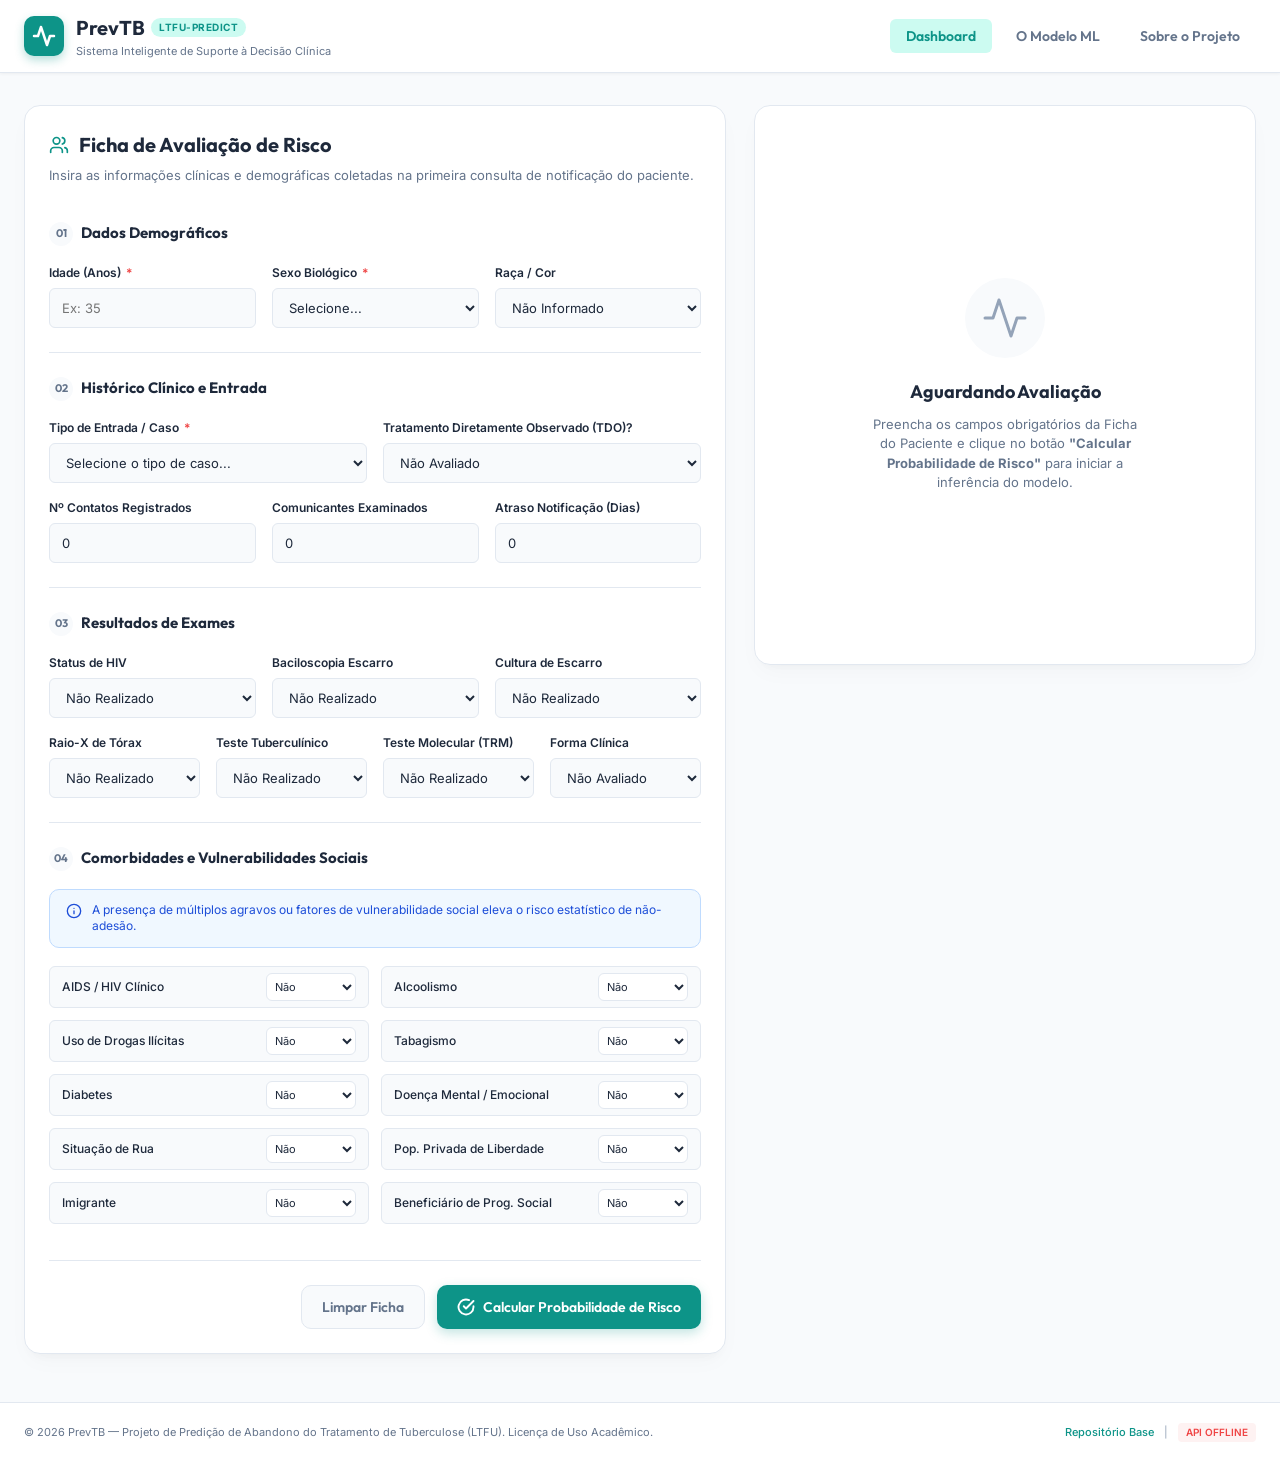
==== tuberculosis-ltfu-prediction-main/docs/index.html @ 85eba128 "feat: adicionar arquivos do frontend index.html e css para o GitHub Pages" ====
<!DOCTYPE html>
<html lang="pt-BR">
<head>
    <meta charset="UTF-8">
    <meta name="viewport" content="width=device-width, initial-scale=1.0">
    <title>Predição de Abandono de Tratamento de Tuberculose — LTFU</title>
    <!-- Google Fonts: Outfit & Inter -->
    <link rel="preconnect" href="https://fonts.googleapis.com">
    <link rel="preconnect" href="https://fonts.gstatic.com" crossorigin>
    <link href="https://fonts.googleapis.com/css2?family=Inter:wght@300;400;500;600;700&family=Outfit:wght@400;500;600;700;800&display=swap" rel="stylesheet">
    <!-- Style Sheets -->
    <link rel="stylesheet" href="css/style.css">
    <!-- Favicon / SVG Logo -->
    <link rel="icon" type="image/svg+xml" href="data:image/svg+xml,%3Csvg xmlns='http://www.w3.org/2000/svg' viewBox='0 0 24 24' fill='none' stroke='%230d9488' stroke-width='2' stroke-linecap='round' stroke-linejoin='round'%3E%3Cpath d='M22 12h-4l-3 9L9 3l-3 9H2'%3E%3C/path%3E%3C/svg%3E">
</head>
<body>
    <!-- Top Progress Bar (for load/prediction transitions) -->
    <div id="topProgressBar" class="top-progress-bar"></div>

    <header class="app-header">
        <div class="container header-container">
            <div class="logo-area">
                <div class="logo-icon">
                    <svg xmlns="http://www.w3.org/2000/svg" width="24" height="24" viewBox="0 0 24 24" fill="none" stroke="currentColor" stroke-width="2.5" stroke-linecap="round" stroke-linejoin="round"><path d="M22 12h-4l-3 9L9 3l-3 9H2"></path></svg>
                </div>
                <div>
                    <h1 class="app-title">PrevTB <span class="badge">LTFU-Predict</span></h1>
                    <p class="app-subtitle">Sistema Inteligente de Suporte à Decisão Clínica</p>
                </div>
            </div>
            <nav class="header-nav">
                <button id="btnDashboard" class="nav-link active">Dashboard</button>
                <button id="btnModelo" class="nav-link">O Modelo ML</button>
                <button id="btnSobre" class="nav-link">Sobre o Projeto</button>
            </nav>
        </div>
    </header>

    <main class="container app-content">
        <!-- SEÇÃO: DASHBOARD/PREDICTOR -->
        <section id="sectionDashboard" class="tab-content active">
            <div class="dashboard-grid">
                
                <!-- COLUNA 1: FORMULÁRIO DO PACIENTE -->
                <div class="card form-card">
                    <div class="card-header">
                        <div class="card-header-title">
                            <svg xmlns="http://www.w3.org/2000/svg" width="20" height="20" viewBox="0 0 24 24" fill="none" stroke="currentColor" stroke-width="2" stroke-linecap="round" stroke-linejoin="round"><path d="M16 21v-2a4 4 0 0 0-4-4H6a4 4 0 0 0-4 4v2"></path><circle cx="9" cy="7" r="4"></circle><path d="M22 21v-2a4 4 0 0 0-3-3.87"></path><path d="M16 3.13a4 4 0 0 1 0 7.75"></path></svg>
                            <h2>Ficha de Avaliação de Risco</h2>
                        </div>
                        <p class="card-header-desc">Insira as informações clínicas e demográficas coletadas na primeira consulta de notificação do paciente.</p>
                    </div>

                    <form id="ltfuForm" class="patient-form">
                        
                        <!-- Bloco 1: Dados Demográficos -->
                        <div class="form-section">
                            <h3 class="section-title"><span class="number">01</span> Dados Demográficos</h3>
                            <div class="form-row cols-3">
                                <div class="form-group">
                                    <label for="idade_anos">Idade (Anos) <span class="required">*</span></label>
                                    <input type="number" id="idade_anos" name="idade_anos" required min="0" max="120" placeholder="Ex: 35">
                                </div>
                                <div class="form-group">
                                    <label for="CS_SEXO">Sexo Biológico <span class="required">*</span></label>
                                    <select id="CS_SEXO" name="CS_SEXO" required>
                                        <option value="" disabled selected>Selecione...</option>
                                        <option value="M">Masculino</option>
                                        <option value="F">Feminino</option>
                                    </select>
                                </div>
                                <div class="form-group">
                                    <label for="CS_RACA">Raça / Cor</label>
                                    <select id="CS_RACA" name="CS_RACA">
                                        <option value="nan" selected>Não Informado</option>
                                        <option value="1">Branca</option>
                                        <option value="2">Preta</option>
                                        <option value="3">Amarela</option>
                                        <option value="4">Parda</option>
                                        <option value="5">Indígena</option>
                                    </select>
                                </div>
                            </div>
                        </div>

                        <!-- Bloco 2: Histórico de Tratamento e Entrada -->
                        <div class="form-section">
                            <h3 class="section-title"><span class="number">02</span> Histórico Clínico e Entrada</h3>
                            <div class="form-row cols-2">
                                <div class="form-group">
                                    <label for="TRATAMENTO">Tipo de Entrada / Caso <span class="required">*</span></label>
                                    <select id="TRATAMENTO" name="TRATAMENTO" required>
                                        <option value="" disabled selected>Selecione o tipo de caso...</option>
                                        <option value="1">Caso Novo</option>
                                        <option value="2">Recidiva (Retorno pós-cura)</option>
                                        <option value="3">Reingresso pós-abandono anterior</option>
                                        <option value="4">Não Sabe</option>
                                        <option value="5">Transferência</option>
                                    </select>
                                </div>
                                <div class="form-group">
                                    <label for="TRAT_SUPER">Tratamento Diretamente Observado (TDO)?</label>
                                    <select id="TRAT_SUPER" name="TRAT_SUPER">
                                        <option value="nan" selected>Não Avaliado</option>
                                        <option value="1">Sim (TDO Realizado)</option>
                                        <option value="2">Não (Auto-administrado)</option>
                                    </select>
                                </div>
                            </div>
                            <div class="form-row cols-3">
                                <div class="form-group">
                                    <label for="NU_CONTATO">Nº Contatos Registrados</label>
                                    <input type="number" id="NU_CONTATO" name="NU_CONTATO" min="0" placeholder="Ex: 4" value="0">
                                </div>
                                <div class="form-group">
                                    <label for="NU_COMU_EX">Comunicantes Examinados</label>
                                    <input type="number" id="NU_COMU_EX" name="NU_COMU_EX" min="0" placeholder="Ex: 2" value="0">
                                </div>
                                <div class="form-group">
                                    <label for="dias_notif_trat">Atraso Notificação (Dias)</label>
                                    <input type="number" id="dias_notif_trat" name="dias_notif_trat" min="0" placeholder="Ex: 5" value="0">
                                </div>
                            </div>
                        </div>

                        <!-- Bloco 3: Exames Clínicos -->
                        <div class="form-section">
                            <h3 class="section-title"><span class="number">03</span> Resultados de Exames</h3>
                            <div class="form-row cols-3">
                                <div class="form-group">
                                    <label for="HIV">Status de HIV</label>
                                    <select id="HIV" name="HIV">
                                        <option value="nan" selected>Não Realizado</option>
                                        <option value="1">Positivo</option>
                                        <option value="2">Negativo</option>
                                        <option value="3">Em Andamento</option>
                                    </select>
                                </div>
                                <div class="form-group">
                                    <label for="BACILOSC_E">Baciloscopia Escarro</label>
                                    <select id="BACILOSC_E" name="BACILOSC_E">
                                        <option value="nan" selected>Não Realizado</option>
                                        <option value="1">Positiva</option>
                                        <option value="2">Negativa</option>
                                    </select>
                                </div>
                                <div class="form-group">
                                    <label for="CULTURA_ES">Cultura de Escarro</label>
                                    <select id="CULTURA_ES" name="CULTURA_ES">
                                        <option value="nan" selected>Não Realizado</option>
                                        <option value="1">Positiva</option>
                                        <option value="2">Negativa</option>
                                        <option value="3">Em Andamento</option>
                                    </select>
                                </div>
                            </div>
                            <div class="form-row cols-4">
                                <div class="form-group">
                                    <label for="RAIOX_TORA">Raio-X de Tórax</label>
                                    <select id="RAIOX_TORA" name="RAIOX_TORA">
                                        <option value="nan" selected>Não Realizado</option>
                                        <option value="1">Normal</option>
                                        <option value="2">Suspeito</option>
                                        <option value="3">Outra Patologia</option>
                                    </select>
                                </div>
                                <div class="form-group">
                                    <label for="TESTE_TUBE">Teste Tuberculínico</label>
                                    <select id="TESTE_TUBE" name="TESTE_TUBE">
                                        <option value="nan" selected>Não Realizado</option>
                                        <option value="1">Reator Forte</option>
                                        <option value="2">Reator Fraco</option>
                                        <option value="3">Não Reator</option>
                                    </select>
                                </div>
                                <div class="form-group">
                                    <label for="TEST_MOLEC">Teste Molecular (TRM)</label>
                                    <select id="TEST_MOLEC" name="TEST_MOLEC">
                                        <option value="nan" selected>Não Realizado</option>
                                        <option value="1">Detectado</option>
                                        <option value="2">Não Detectado</option>
                                        <option value="3">Inconclusivo</option>
                                    </select>
                                </div>
                                <div class="form-group">
                                    <label for="FORMA">Forma Clínica</label>
                                    <select id="FORMA" name="FORMA">
                                        <option value="nan" selected>Não Avaliado</option>
                                        <option value="1">Pulmonar</option>
                                        <option value="2">Extrapulmonar</option>
                                        <option value="3">Mista</option>
                                    </select>
                                </div>
                            </div>
                        </div>

                        <!-- Bloco 4: Comorbidades & Vulnerabilidades -->
                        <div class="form-section">
                            <h3 class="section-title"><span class="number">04</span> Comorbidades e Vulnerabilidades Sociais</h3>
                            
                            <div class="alert alert-info">
                                <svg xmlns="http://www.w3.org/2000/svg" width="16" height="16" viewBox="0 0 24 24" fill="none" stroke="currentColor" stroke-width="2" stroke-linecap="round" stroke-linejoin="round"><circle cx="12" cy="12" r="10"></circle><line x1="12" y1="16" x2="12" y2="12"></line><line x1="12" y1="8" x2="12.01" y2="8"></line></svg>
                                <span>A presença de múltiplos agravos ou fatores de vulnerabilidade social eleva o risco estatístico de não-adesão.</span>
                            </div>

                            <div class="grid-checkboxes">
                                <!-- Linha 1 -->
                                <div class="form-group checkbox-group">
                                    <label for="AGRAVAIDS">AIDS / HIV Clínico</label>
                                    <select id="AGRAVAIDS" name="AGRAVAIDS">
                                        <option value="2" selected>Não</option>
                                        <option value="1">Sim</option>
                                        <option value="nan">Ignorado</option>
                                    </select>
                                </div>
                                <div class="form-group checkbox-group">
                                    <label for="AGRAVALCOO">Alcoolismo</label>
                                    <select id="AGRAVALCOO" name="AGRAVALCOO">
                                        <option value="2" selected>Não</option>
                                        <option value="1">Sim</option>
                                        <option value="nan">Ignorado</option>
                                    </select>
                                </div>
                                <div class="form-group checkbox-group">
                                    <label for="AGRAVDROGA">Uso de Drogas Ilícitas</label>
                                    <select id="AGRAVDROGA" name="AGRAVDROGA">
                                        <option value="2" selected>Não</option>
                                        <option value="1">Sim</option>
                                        <option value="nan">Ignorado</option>
                                    </select>
                                </div>
                                <div class="form-group checkbox-group">
                                    <label for="AGRAVTABAC">Tabagismo</label>
                                    <select id="AGRAVTABAC" name="AGRAVTABAC">
                                        <option value="2" selected>Não</option>
                                        <option value="1">Sim</option>
                                        <option value="nan">Ignorado</option>
                                    </select>
                                </div>
                                <!-- Linha 2 -->
                                <div class="form-group checkbox-group">
                                    <label for="AGRAVDIABE">Diabetes</label>
                                    <select id="AGRAVDIABE" name="AGRAVDIABE">
                                        <option value="2" selected>Não</option>
                                        <option value="1">Sim</option>
                                        <option value="nan">Ignorado</option>
                                    </select>
                                </div>
                                <div class="form-group checkbox-group">
                                    <label for="AGRAVDOENC">Doença Mental / Emocional</label>
                                    <select id="AGRAVDOENC" name="AGRAVDOENC">
                                        <option value="2" selected>Não</option>
                                        <option value="1">Sim</option>
                                        <option value="nan">Ignorado</option>
                                    </select>
                                </div>
                                <div class="form-group checkbox-group">
                                    <label for="POP_RUA">Situação de Rua</label>
                                    <select id="POP_RUA" name="POP_RUA">
                                        <option value="2" selected>Não</option>
                                        <option value="1">Sim</option>
                                        <option value="nan">Ignorado</option>
                                    </select>
                                </div>
                                <div class="form-group checkbox-group">
                                    <label for="POP_LIBER">Pop. Privada de Liberdade</label>
                                    <select id="POP_LIBER" name="POP_LIBER">
                                        <option value="2" selected>Não</option>
                                        <option value="1">Sim</option>
                                        <option value="nan">Ignorado</option>
                                    </select>
                                </div>
                                <!-- Linha 3 -->
                                <div class="form-group checkbox-group">
                                    <label for="POP_IMIG">Imigrante</label>
                                    <select id="POP_IMIG" name="POP_IMIG">
                                        <option value="2" selected>Não</option>
                                        <option value="1">Sim</option>
                                        <option value="nan">Ignorado</option>
                                    </select>
                                </div>
                                <div class="form-group checkbox-group">
                                    <label for="BENEF_GOV">Beneficiário de Prog. Social</label>
                                    <select id="BENEF_GOV" name="BENEF_GOV">
                                        <option value="2" selected>Não</option>
                                        <option value="1">Sim</option>
                                        <option value="nan">Ignorado</option>
                                    </select>
                                </div>
                            </div>
                        </div>

                        <div class="form-actions">
                            <button type="button" id="btnReset" class="btn btn-secondary">Limpar Ficha</button>
                            <button type="submit" id="btnSubmit" class="btn btn-primary">
                                <svg xmlns="http://www.w3.org/2000/svg" width="18" height="18" viewBox="0 0 24 24" fill="none" stroke="currentColor" stroke-width="2.5" stroke-linecap="round" stroke-linejoin="round"><path d="M22 11.08V12a10 10 0 1 1-5.93-9.14"></path><polyline points="22 4 12 14.01 9 11.01"></polyline></svg>
                                Calcular Probabilidade de Risco
                            </button>
                        </div>

                    </form>
                </div>

                <!-- COLUNA 2: RESULTADOS -->
                <div class="card result-card placeholder-state" id="resultCard">
                    <!-- Estado Inicial: Aguardando preenchimento -->
                    <div id="resultPlaceholder" class="result-placeholder">
                        <div class="pulse-icon">
                            <svg xmlns="http://www.w3.org/2000/svg" width="48" height="48" viewBox="0 0 24 24" fill="none" stroke="#94a3b8" stroke-width="1.5" stroke-linecap="round" stroke-linejoin="round"><path d="M22 12h-4l-3 9L9 3l-3 9H2"></path></svg>
                        </div>
                        <h3>Aguardando Avaliação</h3>
                        <p>Preencha os campos obrigatórios da Ficha do Paciente e clique no botão <strong>"Calcular Probabilidade de Risco"</strong> para iniciar a inferência do modelo.</p>
                    </div>

                    <!-- Estado de Loading / Carregando -->
                    <div id="resultLoading" class="result-loading hidden">
                        <div class="spinner-clinical">
                            <div class="double-bounce1"></div>
                            <div class="double-bounce2"></div>
                        </div>
                        <h3 id="loadingStatusText">Conectando ao modelo...</h3>
                        <p class="loading-warning" id="coldStartWarning">Nota: Se a API estiver em repouso (Render free tier), a inicialização pode levar até 30 segundos.</p>
                        <div class="loading-progress-container">
                            <div class="loading-progress-bar" id="loadingProgress"></div>
                        </div>
                    </div>

                    <!-- Estado com Resultados Reais -->
                    <div id="resultSuccess" class="result-success hidden">
                        <div class="card-header border-bottom">
                            <h2>Resultado da Análise</h2>
                            <p class="card-header-desc">Modelo preditivo LightGBM baseado no SINAN-TB</p>
                        </div>

                        <!-- Card de Risco -->
                        <div class="risk-indicator" id="riskIndicatorContainer">
                            <div class="risk-header">
                                <span class="risk-label">CLASSIFICAÇÃO DE RISCO</span>
                                <h2 id="riskLevel" class="risk-level-text">ALTO RISCO</h2>
                            </div>
                            <div class="risk-meter-container">
                                <div class="risk-meter-fill" id="riskMeterFill"></div>
                                <span class="risk-percent-badge" id="riskPercent">87%</span>
                            </div>
                        </div>

                        <!-- Fatores de Risco Encontrados -->
                        <div class="result-section">
                            <h4 class="result-section-title">
                                <svg xmlns="http://www.w3.org/2000/svg" width="16" height="16" viewBox="0 0 24 24" fill="none" stroke="currentColor" stroke-width="2" stroke-linecap="round" stroke-linejoin="round"><polygon points="7.86 2 16.14 2 22 7.86 22 16.14 16.14 22 7.86 22 2 16.14 2 7.86 7.86 2"></polygon><line x1="12" y1="8" x2="12" y2="12"></line><line x1="12" y1="16" x2="12.01" y2="16"></line></svg>
                                Fatores Contribuintes Identificados
                            </h4>
                            <ul class="factors-list" id="factorsList">
                                <!-- Preenchido dinamicamente -->
                            </ul>
                        </div>

                        <!-- Conduta Clínica Recomendada -->
                        <div class="result-section">
                            <h4 class="result-section-title">
                                <svg xmlns="http://www.w3.org/2000/svg" width="16" height="16" viewBox="0 0 24 24" fill="none" stroke="currentColor" stroke-width="2" stroke-linecap="round" stroke-linejoin="round"><path d="M22 11.08V12a10 10 0 1 1-5.93-9.14"></path><polyline points="22 4 12 14.01 9 11.01"></polyline></svg>
                                Diretriz de Acompanhamento Sugerida
                            </h4>
                            <div class="recommendation-box" id="recommendationBox">
                                <!-- Preenchido dinamicamente -->
                            </div>
                        </div>

                        <!-- Aviso Legal -->
                        <div class="clinical-warning">
                            <svg xmlns="http://www.w3.org/2000/svg" width="16" height="16" viewBox="0 0 24 24" fill="none" stroke="currentColor" stroke-width="2" stroke-linecap="round" stroke-linejoin="round"><path d="M10.29 3.86L1.82 18a2 2 0 0 0 1.71 3h16.94a2 2 0 0 0 1.71-3L13.71 3.86a2 2 0 0 0-3.42 0z"></path><line x1="12" y1="9" x2="12" y2="13"></line><line x1="12" y1="17" x2="12.01" y2="17"></line></svg>
                            <span id="clinicalWarningText">Esta ferramenta estatística fornece um suporte baseado em dados demográficos coletivos e não substitui de nenhuma maneira o julgamento clínico profissional.</span>
                        </div>
                    </div>
                </div>

            </div>
        </section>

        <!-- SEÇÃO: INFO DO MODELO -->
        <section id="sectionModelo" class="tab-content hidden">
            <div class="card info-card">
                <div class="card-header border-bottom">
                    <h2>Especificações Científicas do Modelo</h2>
                    <p class="card-header-desc">Detalhes da modelagem, seleção de variáveis e acurácia clínica</p>
                </div>
                <div class="info-content">
                    <div class="info-grid">
                        <div class="metrics-card">
                            <h3>Acurácia do Modelo</h3>
                            <div class="metrics-row">
                                <div class="metric-block">
                                    <span class="metric-val">0.826</span>
                                    <span class="metric-lbl">ROC-AUC (Área sob Curva ROC)</span>
                                </div>
                                <div class="metric-block">
                                    <span class="metric-val">72.6%</span>
                                    <span class="metric-lbl">F1-Score</span>
                                </div>
                                <div class="metric-block">
                                    <span class="metric-val">87.0%</span>
                                    <span class="metric-lbl">Sensibilidade (Recall) para Abandono</span>
                                </div>
                            </div>
                            <p class="metric-desc">O modelo prioriza o <strong>Recall (Sensibilidade)</strong>. Isso reduz drasticamente a chance de "Falso Negativo" (paciente classificado como baixo risco que abandona o tratamento), oferecendo maior segurança clínica.</p>
                        </div>
                        <div class="data-origin-card">
                            <h3>Origem dos Dados & Treinamento</h3>
                            <ul>
                                <li><strong>Dataset Utilizado:</strong> 562.632 notificações reais do SINAN-TB.</li>
                                <li><strong>Target de Classificação:</strong> Abandono do Tratamento (Situação de encerramento = '2').</li>
                                <li><strong>Tratamento de Desbalanceamento:</strong> Otimização via ajuste de pesos de classe (scale_pos_weight = 4.1).</li>
                                <li><strong>Algoritmo Final:</strong> LightGBM (Light Gradient Boosting Machine) com pré-processamento robusto de dados ausentes.</li>
                            </ul>
                        </div>
                    </div>

                    <div class="variables-section">
                        <h3>Pesos Globais das Variáveis (Lasso / LightGBM)</h3>
                        <p>Principais preditores que norteiam a tomada de decisão do algoritmo, por ordem de relevância estatística:</p>
                        <div class="variable-bars">
                            <div class="bar-group"><span class="bar-name">Reingresso pós-abandono anterior (TRATAMENTO=3)</span><div class="bar-track"><div class="bar-fill" style="width: 100%;"></div></div><span class="bar-val">Fator Crítico (Coef. 1.23)</span></div>
                            <div class="bar-group"><span class="bar-name">População em Situação de Rua (POP_RUA)</span><div class="bar-track"><div class="bar-fill" style="style: width: 85%;"></div></div><span class="bar-val">Fator Elevado (Coef. 1.03)</span></div>
                            <div class="bar-group"><span class="bar-name">Coinfecção por HIV/AIDS (AGRAVAIDS)</span><div class="bar-track"><div class="bar-fill" style="width: 65%;"></div></div><span class="bar-val">Fator Alto (Coef. 0.69)</span></div>
                            <div class="bar-group"><span class="bar-name">Uso de Drogas Ilícitas (AGRAVDROGA)</span><div class="bar-track"><div class="bar-fill" style="width: 58%;"></div></div><span class="bar-val">Moderado (Coef. 0.57)</span></div>
                            <div class="bar-group"><span class="bar-name">Idade Jovem (menor idade, idade_anos)</span><div class="bar-track"><div class="bar-fill" style="width: 53%;"></div></div><span class="bar-val">Moderado (Coef. 0.52)</span></div>
                        </div>
                    </div>
                </div>
            </div>
        </section>

        <!-- SEÇÃO: SOBRE O PROJETO -->
        <section id="sectionSobre" class="tab-content hidden">
            <div class="card info-card">
                <div class="card-header border-bottom">
                    <h2>Sobre o Projeto de Predição de Abandono (LTFU)</h2>
                    <p class="card-header-desc">Contexto científico, objetivos de saúde pública e equipe de desenvolvimento</p>
                </div>
                <div class="info-content about-content">
                    <div class="about-grid">
                        <div class="text-block">
                            <h3>Contexto de Saúde Pública</h3>
                            <p>A não-adesão ao tratamento da Tuberculose (abandono ou LTFU) é um dos maiores gargalos para o controle epidemiológico no Brasil. Interromper o esquema medicamentoso antes dos seis meses recomendados gera falhas de cura, aumento da transmissibilidade e induz a multirresistência bacteriana aos fármacos de primeira linha (MDR-TB).</p>
                            <p>Esta plataforma web visa integrar-se como uma ferramenta de triagem ágil na atenção básica de saúde, identificando perfis vulneráveis no ato exato de registro de entrada do paciente, permitindo que a coordenação de vigilância direcione recursos assistenciais escassos (como o Tratamento Diretamente Observado - TDO e cestas básicas) com eficiência maximizada.</p>
                        </div>
                        <div class="team-block">
                            <h3>Equipe de Desenvolvimento</h3>
                            <ul class="team-list">
                                <li>
                                    <strong>Gustavo Rampanelli</strong>
                                    <span>Modelagem de ML, Infraestrutura e API Backend</span>
                                </li>
                                <li>
                                    <strong>Vinicius</strong>
                                    <span>Líder do Projeto, Documentação Científica e Métricas</span>
                                </li>
                                <li>
                                    <strong>Colega 3</strong>
                                    <span>Validação e Engenharia de Features Clínicas</span>
                                </li>
                                <li>
                                    <strong>Colega 4</strong>
                                    <span>Estatística Multivariada & Validação SINAN</span>
                                </li>
                                <li>
                                    <strong>Colega 5</strong>
                                    <span>Arquitetura de Produção e Frontend Web</span>
                                </li>
                            </ul>
                        </div>
                    </div>
                </div>
            </div>
        </section>
    </main>

    <footer class="app-footer">
        <div class="container footer-container">
            <p>&copy; 2026 PrevTB — Projeto de Predição de Abandono do Tratamento de Tuberculose (LTFU). Licença de Uso Acadêmico.</p>
            <div class="footer-links">
                <a href="https://github.com/klein-natan/tuberculosis-ltfu-prediction" target="_blank" rel="noopener">Repositório Base</a>
                <span class="separator">|</span>
                <span id="apiStatusIndicator" class="api-status-indicator">Verificando API...</span>
            </div>
        </div>
    </footer>

    <!-- App JavaScript Logic -->
    <script src="js/app.js"></script>
</body>
</html>
---- tuberculosis-ltfu-prediction-main/docs/css/style.css ----
/* prevTB — CSS Design System & Theme Styles
   Clean Clinical / Premium Health Tech Theme
   Fonts: Outfit (Titles) & Inter (Body/UI)
*/

:root {
    /* Color Palette */
    --bg-primary: #f8fafc;
    --bg-card: #ffffff;
    --text-main: #1e293b;
    --text-muted: #64748b;
    --text-light: #94a3b8;
    
    /* Branding Colors */
    --color-brand: #0d9488;
    --color-brand-hover: #0f766e;
    --color-brand-light: #ccfbf1;
    --color-border: #e2e8f0;
    
    /* Risk Status Colors */
    --risk-high: #ef4444;
    --risk-high-bg: #fef2f2;
    --risk-high-border: #fecaca;
    
    --risk-mod: #f59e0b;
    --risk-mod-bg: #fffbeb;
    --risk-mod-border: #fef3c7;
    
    --risk-low: #10b981;
    --risk-low-bg: #ecfdf5;
    --risk-low-border: #d1fae5;
    
    /* Typography */
    --font-titles: 'Outfit', -apple-system, BlinkMacSystemFont, "Segoe UI", Roboto, sans-serif;
    --font-ui: 'Inter', -apple-system, BlinkMacSystemFont, "Segoe UI", Roboto, sans-serif;
    
    /* Effects & Border Radius */
    --radius-lg: 16px;
    --radius-md: 10px;
    --radius-sm: 6px;
    --shadow-sm: 0 1px 3px 0 rgba(0, 0, 0, 0.05);
    --shadow-md: 0 4px 6px -1px rgba(0, 0, 0, 0.05), 0 2px 4px -1px rgba(0, 0, 0, 0.03);
    --shadow-lg: 0 10px 25px -5px rgba(0, 0, 0, 0.03), 0 8px 10px -6px rgba(0, 0, 0, 0.03);
    --shadow-hover: 0 20px 25px -5px rgba(13, 148, 136, 0.06), 0 10px 10px -6px rgba(13, 148, 136, 0.04);
    
    --transition-smooth: all 0.3s cubic-bezier(0.4, 0, 0.2, 1);
}

/* ── 0. RESET & BASICS ────────────────────────────────────────── */
* {
    margin: 0;
    padding: 0;
    box-sizing: border-box;
}

body {
    background-color: var(--bg-primary);
    color: var(--text-main);
    font-family: var(--font-ui);
    line-height: 1.5;
    -webkit-font-smoothing: antialiased;
    display: flex;
    flex-direction: column;
    min-height: 100vh;
}

.container {
    width: 100%;
    max-width: 1280px;
    margin: 0 auto;
    padding: 0 24px;
}

/* ── 1. HEADER & NAVIGATION ───────────────────────────────────── */
.app-header {
    background-color: var(--bg-card);
    border-bottom: 1px solid var(--color-border);
    position: sticky;
    top: 0;
    z-index: 100;
    box-shadow: var(--shadow-sm);
}

.header-container {
    display: flex;
    justify-content: space-between;
    align-items: center;
    height: 72px;
}

.logo-area {
    display: flex;
    align-items: center;
    gap: 12px;
}

.logo-icon {
    width: 40px;
    height: 40px;
    background-color: var(--color-brand);
    color: white;
    border-radius: var(--radius-md);
    display: flex;
    align-items: center;
    justify-content: center;
    box-shadow: 0 4px 10px rgba(13, 148, 136, 0.3);
}

.app-title {
    font-family: var(--font-titles);
    font-size: 20px;
    font-weight: 700;
    color: var(--text-main);
    display: flex;
    align-items: center;
    gap: 6px;
}

.badge {
    background-color: var(--color-brand-light);
    color: var(--color-brand);
    font-size: 10px;
    font-weight: 700;
    padding: 2px 8px;
    border-radius: 9999px;
    text-transform: uppercase;
    letter-spacing: 0.5px;
    font-family: var(--font-ui);
}

.app-subtitle {
    font-size: 11px;
    color: var(--text-muted);
}

.header-nav {
    display: flex;
    gap: 8px;
}

.nav-link {
    background: none;
    border: none;
    padding: 8px 16px;
    font-family: var(--font-titles);
    font-size: 14px;
    font-weight: 600;
    color: var(--text-muted);
    border-radius: var(--radius-sm);
    cursor: pointer;
    transition: var(--transition-smooth);
}

.nav-link:hover {
    color: var(--color-brand);
    background-color: var(--bg-primary);
}

.nav-link.active {
    color: var(--color-brand);
    background-color: var(--color-brand-light);
}

/* Top Progress Bar indicator */
.top-progress-bar {
    position: fixed;
    top: 0;
    left: 0;
    height: 3px;
    width: 0%;
    background: linear-gradient(90deg, var(--color-brand) 0%, #14b8a6 100%);
    z-index: 101;
    transition: width 0.4s cubic-bezier(0.1, 0.8, 0.1, 1);
}

.top-progress-bar.active {
    width: 85%;
}

.top-progress-bar.done {
    width: 100%;
}

/* ── 2. LAYOUTS & MAIN GRID ───────────────────────────────────── */
.app-content {
    flex: 1;
    padding-top: 32px;
    padding-bottom: 48px;
}

.tab-content {
    display: none;
    animation: fadeIn 0.3s ease-out;
}

.tab-content.active {
    display: block;
}

@keyframes fadeIn {
    from { opacity: 0; transform: translateY(4px); }
    to { opacity: 1; transform: translateY(0); }
}

.dashboard-grid {
    display: grid;
    grid-template-columns: 1.4fr 1fr;
    gap: 28px;
    align-items: start;
}

@media (max-width: 1024px) {
    .dashboard-grid {
        grid-template-columns: 1fr;
    }
}

/* ── 3. CARDS & GENERAL UI ELEMENTS ───────────────────────────── */
.card {
    background-color: var(--bg-card);
    border: 1px solid var(--color-border);
    border-radius: var(--radius-lg);
    box-shadow: var(--shadow-lg);
    overflow: hidden;
    transition: var(--transition-smooth);
}

.card:hover {
    box-shadow: var(--shadow-hover);
}

.card-header {
    padding: 24px;
}

.border-bottom {
    border-bottom: 1px solid var(--color-border);
}

.card-header-title {
    display: flex;
    align-items: center;
    gap: 10px;
    color: var(--color-brand);
    margin-bottom: 6px;
}

.card-header-title h2 {
    font-family: var(--font-titles);
    font-size: 20px;
    font-weight: 700;
    color: var(--text-main);
}

.card-header-desc {
    font-size: 13px;
    color: var(--text-muted);
}

/* ── 4. FORMS ─────────────────────────────────────────────────── */
.patient-form {
    padding: 0 24px 24px 24px;
}

.form-section {
    border-top: 1px solid var(--color-border);
    padding: 24px 0;
}

.form-section:first-of-type {
    border-top: none;
    padding-top: 12px;
}

.section-title {
    font-family: var(--font-titles);
    font-size: 15px;
    font-weight: 700;
    color: var(--text-main);
    margin-bottom: 18px;
    display: flex;
    align-items: center;
    gap: 8px;
}

.section-title .number {
    background-color: var(--bg-primary);
    color: var(--text-muted);
    width: 24px;
    height: 24px;
    font-size: 11px;
    border-radius: 50%;
    display: flex;
    align-items: center;
    justify-content: center;
    font-weight: 700;
}

.form-row {
    display: grid;
    gap: 16px;
    margin-bottom: 16px;
}

.form-row:last-child {
    margin-bottom: 0;
}

.cols-2 { grid-template-columns: repeat(2, 1fr); }
.cols-3 { grid-template-columns: repeat(3, 1fr); }
.cols-4 { grid-template-columns: repeat(4, 1fr); }

@media (max-width: 768px) {
    .cols-2, .cols-3, .cols-4 {
        grid-template-columns: 1fr;
    }
}

.form-group {
    display: flex;
    flex-direction: column;
    gap: 6px;
}

.form-group label {
    font-size: 12px;
    font-weight: 600;
    color: var(--text-main);
}

.required {
    color: var(--risk-high);
    margin-left: 2px;
}

.form-group input[type="number"],
.form-group select {
    width: 100%;
    height: 40px;
    background-color: var(--bg-primary);
    border: 1px solid var(--color-border);
    border-radius: var(--radius-sm);
    padding: 0 12px;
    font-family: var(--font-ui);
    font-size: 13px;
    color: var(--text-main);
    transition: var(--transition-smooth);
    outline: none;
}

.form-group input[type="number"]:focus,
.form-group select:focus {
    border-color: var(--color-brand);
    background-color: white;
    box-shadow: 0 0 0 3px rgba(13, 148, 136, 0.1);
}

.grid-checkboxes {
    display: grid;
    grid-template-columns: repeat(2, 1fr);
    gap: 12px;
}

@media (max-width: 600px) {
    .grid-checkboxes {
        grid-template-columns: 1fr;
    }
}

.checkbox-group {
    display: flex;
    flex-direction: row;
    align-items: center;
    justify-content: space-between;
    padding: 8px 12px;
    background-color: var(--bg-primary);
    border: 1px solid var(--color-border);
    border-radius: var(--radius-sm);
    height: 42px;
}

.checkbox-group label {
    font-size: 12px;
    font-weight: 500;
    margin-bottom: 0;
}

.checkbox-group select {
    width: 90px;
    height: 28px;
    padding: 0 4px;
    font-size: 11px;
    background-color: white;
}

/* Alerts */
.alert {
    display: flex;
    align-items: flex-start;
    gap: 10px;
    padding: 12px 16px;
    border-radius: var(--radius-md);
    margin-bottom: 18px;
    font-size: 12px;
    line-height: 1.4;
}

.alert-info {
    background-color: aliceblue;
    color: #1d4ed8;
    border: 1px solid #bfdbfe;
}

.alert svg {
    flex-shrink: 0;
    margin-top: 1px;
}

/* Actions Button Group */
.form-actions {
    display: flex;
    justify-content: flex-end;
    gap: 12px;
    border-top: 1px solid var(--color-border);
    padding-top: 24px;
    margin-top: 12px;
}

.btn {
    height: 44px;
    border-radius: var(--radius-md);
    padding: 0 20px;
    font-family: var(--font-titles);
    font-size: 14px;
    font-weight: 600;
    cursor: pointer;
    display: inline-flex;
    align-items: center;
    justify-content: center;
    gap: 8px;
    transition: var(--transition-smooth);
    border: none;
}

.btn-secondary {
    background-color: var(--bg-primary);
    color: var(--text-muted);
    border: 1px solid var(--color-border);
}

.btn-secondary:hover {
    background-color: #f1f5f9;
    color: var(--text-main);
}

.btn-primary {
    background-color: var(--color-brand);
    color: white;
    box-shadow: 0 4px 12px rgba(13, 148, 136, 0.25);
}

.btn-primary:hover {
    background-color: var(--color-brand-hover);
    box-shadow: 0 6px 16px rgba(13, 148, 136, 0.35);
    transform: translateY(-1px);
}

/* ── 5. RESULTS CARD & INDICATORS ──────────────────────────────── */
.result-card {
    min-height: 560px;
    display: flex;
    flex-direction: column;
    justify-content: center;
    position: sticky;
    top: 100px;
}

.placeholder-state {
    background-color: white;
    justify-content: center;
    align-items: center;
}

.result-placeholder {
    padding: 40px;
    text-align: center;
    max-width: 360px;
}

.pulse-icon {
    width: 80px;
    height: 80px;
    border-radius: 50%;
    background-color: var(--bg-primary);
    display: flex;
    align-items: center;
    justify-content: center;
    margin: 0 auto 20px auto;
    animation: iconPulse 2s infinite ease-in-out;
}

@keyframes iconPulse {
    0%, 100% { transform: scale(1); background-color: var(--bg-primary); }
    50% { transform: scale(1.05); background-color: #f1f5f9; }
}

.result-placeholder h3 {
    font-family: var(--font-titles);
    font-size: 18px;
    font-weight: 700;
    margin-bottom: 10px;
    color: var(--text-main);
}

.result-placeholder p {
    font-size: 13px;
    color: var(--text-muted);
    line-height: 1.5;
}

/* Loading state */
.result-loading {
    padding: 48px;
    text-align: center;
    display: flex;
    flex-direction: column;
    align-items: center;
    justify-content: center;
    width: 100%;
}

.spinner-clinical {
    width: 50px;
    height: 50px;
    position: relative;
    margin: 0 auto 24px auto;
}

.double-bounce1, .double-bounce2 {
    width: 100%;
    height: 100%;
    border-radius: 50%;
    background-color: var(--color-brand);
    opacity: 0.6;
    position: absolute;
    top: 0;
    left: 0;
    animation: sk-bounce 2.0s infinite ease-in-out;
}

.double-bounce2 {
    animation-delay: -1.0s;
}

@keyframes sk-bounce {
    0%, 100% { transform: scale(0.0); }
    50% { transform: scale(1.0); }
}

.result-loading h3 {
    font-family: var(--font-titles);
    font-size: 16px;
    font-weight: 600;
    margin-bottom: 8px;
}

.loading-warning {
    font-size: 11px;
    color: var(--risk-mod);
    max-width: 280px;
    margin: 0 auto 16px auto;
    font-weight: 500;
}

.loading-progress-container {
    width: 200px;
    height: 4px;
    background-color: var(--bg-primary);
    border-radius: 2px;
    overflow: hidden;
    margin: 0 auto;
}

.loading-progress-bar {
    width: 0%;
    height: 100%;
    background-color: var(--color-brand);
    border-radius: 2px;
    transition: width 0.1s linear;
}

/* Real Results Screen */
.result-success {
    display: flex;
    flex-direction: column;
    height: 100%;
    width: 100%;
}

.result-success .border-bottom {
    padding: 24px;
}

.risk-indicator {
    padding: 24px;
    margin: 20px 24px;
    border-radius: var(--radius-md);
    border: 1px solid var(--color-border);
}

.risk-header {
    display: flex;
    justify-content: space-between;
    align-items: baseline;
    margin-bottom: 12px;
}

.risk-label {
    font-size: 10px;
    font-weight: 700;
    color: var(--text-light);
    letter-spacing: 1px;
}

.risk-level-text {
    font-family: var(--font-titles);
    font-size: 22px;
    font-weight: 800;
}

.risk-meter-container {
    height: 24px;
    background-color: var(--bg-primary);
    border-radius: 9999px;
    overflow: hidden;
    position: relative;
    display: flex;
    align-items: center;
}

.risk-meter-fill {
    height: 100%;
    width: 0%;
    transition: width 1s cubic-bezier(0.1, 0.8, 0.1, 1);
    border-radius: 9999px;
}

.risk-percent-badge {
    position: absolute;
    right: 12px;
    font-size: 11px;
    font-weight: 700;
    color: var(--text-main);
    background-color: white;
    padding: 1px 6px;
    border-radius: 4px;
    box-shadow: var(--shadow-sm);
}

/* Dynamic styling for risk states */
.risk-state-high {
    background-color: var(--risk-high-bg);
    border-color: var(--risk-high-border);
}
.risk-state-high .risk-level-text { color: var(--risk-high); }
.risk-state-high .risk-meter-fill { background-color: var(--risk-high); }

.risk-state-mod {
    background-color: var(--risk-mod-bg);
    border-color: var(--risk-mod-border);
}
.risk-state-mod .risk-level-text { color: var(--risk-mod); }
.risk-state-mod .risk-meter-fill { background-color: var(--risk-mod); }

.risk-state-low {
    background-color: var(--risk-low-bg);
    border-color: var(--risk-low-border);
}
.risk-state-low .risk-level-text { color: var(--risk-low); }
.risk-state-low .risk-meter-fill { background-color: var(--risk-low); }

/* Result Details Sections */
.result-section {
    padding: 0 24px 20px 24px;
}

.result-section-title {
    font-family: var(--font-titles);
    font-size: 13px;
    font-weight: 700;
    color: var(--text-main);
    margin-bottom: 12px;
    display: flex;
    align-items: center;
    gap: 8px;
}

.factors-list {
    list-style: none;
    display: flex;
    flex-direction: column;
    gap: 8px;
}

.factors-list li {
    font-size: 12px;
    color: var(--text-main);
    background-color: var(--bg-primary);
    padding: 8px 12px;
    border-radius: var(--radius-sm);
    border-left: 3px solid var(--text-light);
    line-height: 1.4;
}

.risk-state-high .factors-list li { border-left-color: var(--risk-high); }
.risk-state-mod .factors-list li { border-left-color: var(--risk-mod); }
.risk-state-low .factors-list li { border-left-color: var(--risk-low); }

.recommendation-box {
    padding: 14px 16px;
    font-size: 12px;
    font-weight: 500;
    line-height: 1.5;
    border-radius: var(--radius-md);
}

.recommendation-box.high { background-color: var(--risk-high-bg); color: #991b1b; border: 1px solid var(--risk-high-border); }
.recommendation-box.mod  { background-color: var(--risk-mod-bg); color: #92400e; border: 1px solid var(--risk-mod-border); }
.recommendation-box.low  { background-color: var(--risk-low-bg); color: #065f46; border: 1px solid var(--risk-low-border); }

.clinical-warning {
    margin: auto 24px 24px 24px;
    padding: 10px 14px;
    background-color: var(--bg-primary);
    border: 1px solid var(--color-border);
    border-radius: var(--radius-sm);
    font-size: 10px;
    color: var(--text-muted);
    display: flex;
    align-items: flex-start;
    gap: 8px;
    line-height: 1.4;
}

.clinical-warning svg {
    flex-shrink: 0;
    margin-top: 1px;
    color: var(--text-light);
}

/* ── 6. MODEL SPECS SECTION ───────────────────────────────────── */
.info-card {
    min-height: 500px;
}

.info-content {
    padding: 24px;
}

.info-grid {
    display: grid;
    grid-template-columns: 1.4fr 1fr;
    gap: 24px;
    margin-bottom: 32px;
}

@media (max-width: 900px) {
    .info-grid {
        grid-template-columns: 1fr;
    }
}

.metrics-card {
    background-color: var(--bg-primary);
    border: 1px solid var(--color-border);
    border-radius: var(--radius-md);
    padding: 20px;
}

.metrics-card h3, .data-origin-card h3 {
    font-family: var(--font-titles);
    font-size: 15px;
    font-weight: 700;
    margin-bottom: 16px;
    color: var(--text-main);
}

.metrics-row {
    display: flex;
    justify-content: space-between;
    gap: 12px;
    margin-bottom: 18px;
}

@media (max-width: 600px) {
    .metrics-row {
        flex-direction: column;
        gap: 18px;
    }
}

.metric-block {
    display: flex;
    flex-direction: column;
}

.metric-val {
    font-family: var(--font-titles);
    font-size: 26px;
    font-weight: 800;
    color: var(--color-brand);
}

.metric-lbl {
    font-size: 11px;
    font-weight: 500;
    color: var(--text-muted);
    line-height: 1.3;
}

.metric-desc {
    font-size: 12px;
    color: var(--text-muted);
    line-height: 1.5;
}

.data-origin-card {
    border: 1px solid var(--color-border);
    border-radius: var(--radius-md);
    padding: 20px;
}

.data-origin-card ul {
    list-style: none;
    display: flex;
    flex-direction: column;
    gap: 10px;
}

.data-origin-card li {
    font-size: 12px;
    color: var(--text-main);
    line-height: 1.4;
    padding-left: 14px;
    position: relative;
}

.data-origin-card li::before {
    content: "•";
    color: var(--color-brand);
    position: absolute;
    left: 0;
    font-weight: 700;
}

.variables-section h3 {
    font-family: var(--font-titles);
    font-size: 15px;
    font-weight: 700;
    margin-bottom: 4px;
    color: var(--text-main);
}

.variables-section p {
    font-size: 12px;
    color: var(--text-muted);
    margin-bottom: 20px;
}

.variable-bars {
    display: flex;
    flex-direction: column;
    gap: 14px;
}

.bar-group {
    display: flex;
    align-items: center;
    justify-content: space-between;
    gap: 20px;
}

@media (max-width: 600px) {
    .bar-group {
        flex-direction: column;
        align-items: flex-start;
        gap: 6px;
    }
}

.bar-name {
    font-size: 12px;
    font-weight: 500;
    width: 250px;
    flex-shrink: 0;
}

.bar-track {
    flex-grow: 1;
    height: 8px;
    background-color: var(--bg-primary);
    border-radius: 4px;
    overflow: hidden;
}

.bar-fill {
    height: 100%;
    background-color: var(--color-brand);
    border-radius: 4px;
}

.bar-val {
    font-size: 11px;
    font-weight: 600;
    color: var(--text-muted);
    width: 140px;
    text-align: right;
    flex-shrink: 0;
}

@media (max-width: 600px) {
    .bar-name, .bar-track, .bar-val {
        width: 100%;
        text-align: left;
    }
}

/* ── 7. ABOUT SECTION ─────────────────────────────────────────── */
.about-content {
    line-height: 1.6;
}

.about-grid {
    display: grid;
    grid-template-columns: 1.2fr 1fr;
    gap: 32px;
}

@media (max-width: 800px) {
    .about-grid {
        grid-template-columns: 1fr;
    }
}

.about-grid h3 {
    font-family: var(--font-titles);
    font-size: 16px;
    font-weight: 700;
    margin-bottom: 12px;
    color: var(--text-main);
}

.text-block p {
    font-size: 13px;
    color: var(--text-muted);
    margin-bottom: 16px;
}

.team-block {
    background-color: var(--bg-primary);
    border: 1px solid var(--color-border);
    border-radius: var(--radius-md);
    padding: 20px;
}

.team-list {
    list-style: none;
    display: flex;
    flex-direction: column;
    gap: 14px;
}

.team-list li {
    display: flex;
    flex-direction: column;
}

.team-list strong {
    font-size: 13px;
    color: var(--text-main);
}

.team-list span {
    font-size: 11px;
    color: var(--text-muted);
}

/* ── 8. FOOTER ────────────────────────────────────────────────── */
.app-footer {
    background-color: var(--bg-card);
    border-top: 1px solid var(--color-border);
    padding: 20px 0;
    margin-top: auto;
    font-size: 11px;
    color: var(--text-muted);
}

.footer-container {
    display: flex;
    justify-content: space-between;
    align-items: center;
}

@media (max-width: 768px) {
    .footer-container {
        flex-direction: column;
        gap: 10px;
        text-align: center;
    }
}

.footer-links {
    display: flex;
    align-items: center;
    gap: 10px;
}

.footer-links a {
    color: var(--color-brand);
    text-decoration: none;
    font-weight: 500;
}

.footer-links a:hover {
    text-decoration: underline;
}

.separator {
    color: var(--text-light);
}

.api-status-indicator {
    font-weight: 600;
    padding: 2px 8px;
    border-radius: 4px;
    font-size: 10px;
}

.api-status-indicator.online {
    background-color: var(--risk-low-bg);
    color: var(--risk-low);
}

.api-status-indicator.offline {
    background-color: var(--risk-high-bg);
    color: var(--risk-high);
}

/* Hidden Utility class */
.hidden {
    display: none !important;
}
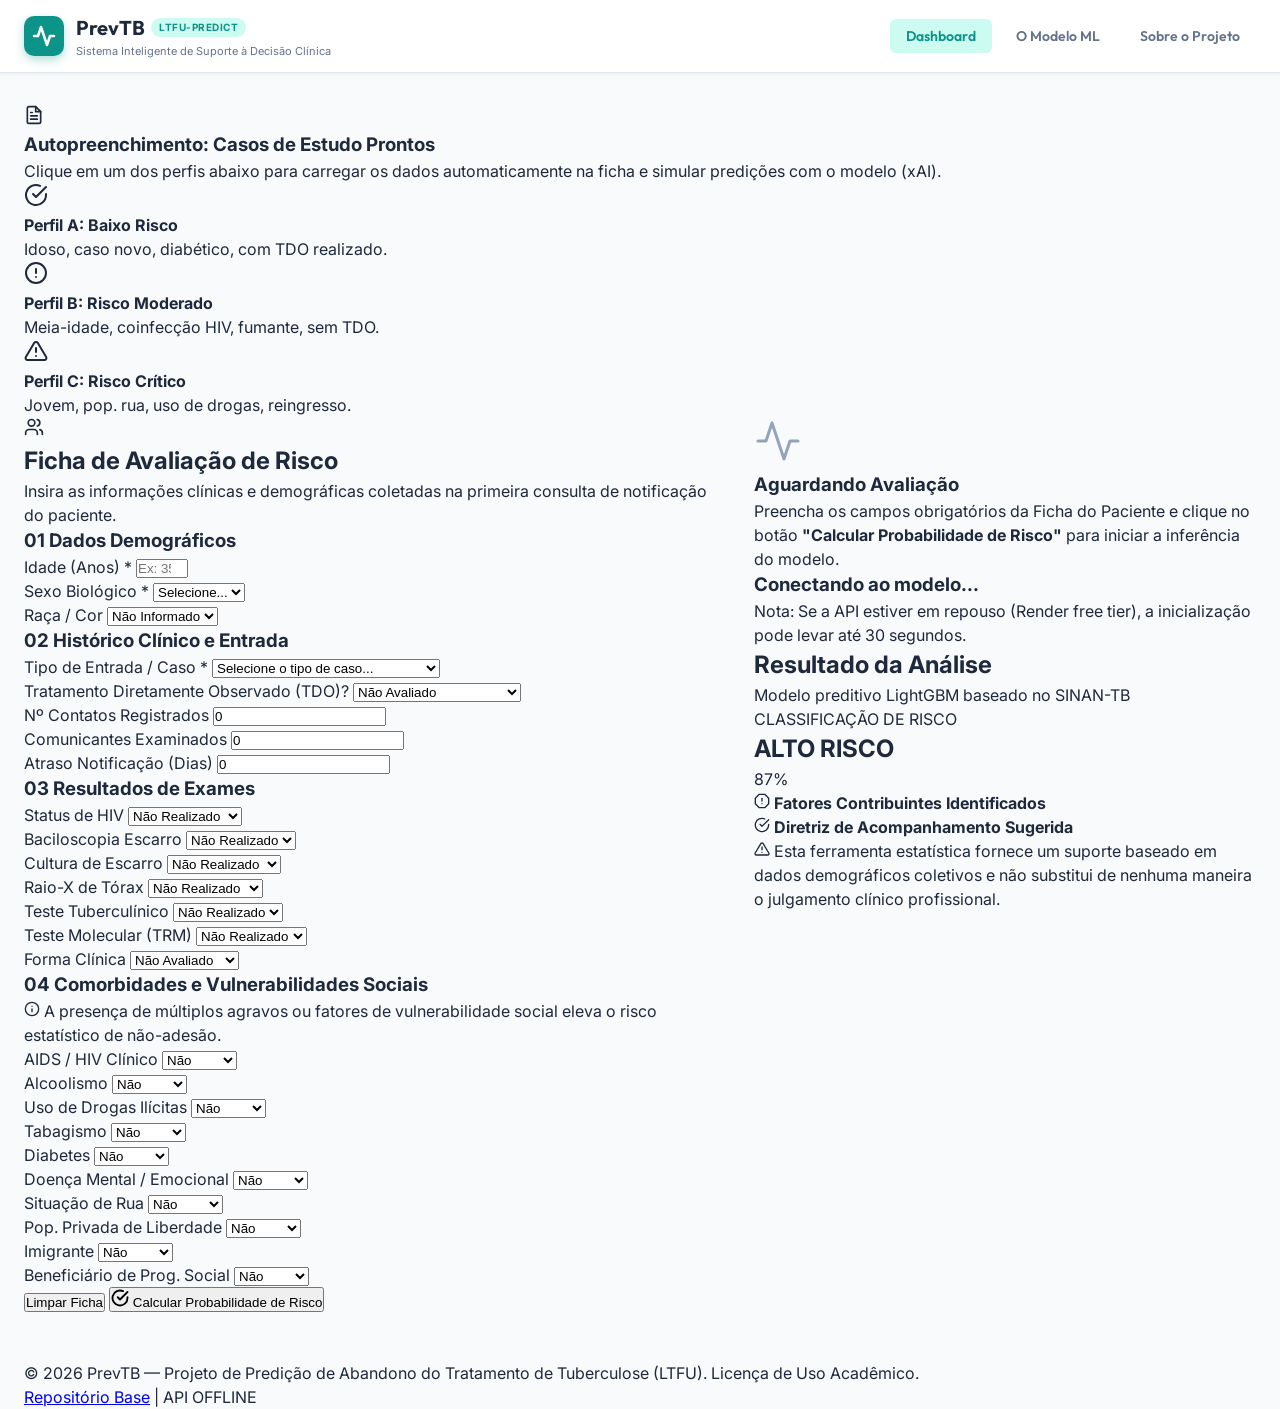
==== commit 962bd756: "feat(ui): adicionar cards interativos de autopreenchimento (Casos xAI)" ====
--- a/tuberculosis-ltfu-prediction-main/docs/index.html
+++ b/tuberculosis-ltfu-prediction-main/docs/index.html
@@ -39,6 +39,48 @@
     <main class="container app-content">
         <!-- SEÇÃO: DASHBOARD/PREDICTOR -->
         <section id="sectionDashboard" class="tab-content active">
+            
+            <!-- CASOS PRONTOS PARA TESTE RÁPIDO -->
+            <div class="quick-cases-container">
+                <div class="quick-cases-header">
+                    <svg xmlns="http://www.w3.org/2000/svg" width="20" height="20" viewBox="0 0 24 24" fill="none" stroke="currentColor" stroke-width="2" stroke-linecap="round" stroke-linejoin="round"><path d="M14 2H6a2 2 0 0 0-2 2v16a2 2 0 0 0 2 2h12a2 2 0 0 0 2-2V8z"></path><polyline points="14 2 14 8 20 8"></polyline><line x1="16" y1="13" x2="8" y2="13"></line><line x1="16" y1="17" x2="8" y2="17"></line><polyline points="10 9 9 9 8 9"></polyline></svg>
+                    <h3>Autopreenchimento: Casos de Estudo Prontos</h3>
+                </div>
+                <p class="quick-cases-desc">Clique em um dos perfis abaixo para carregar os dados automaticamente na ficha e simular predições com o modelo (xAI).</p>
+                
+                <div class="quick-cases-grid">
+                    <div class="quick-case-card case-safe" onclick="loadPreset('safe')">
+                        <div class="case-icon">
+                            <svg xmlns="http://www.w3.org/2000/svg" width="24" height="24" viewBox="0 0 24 24" fill="none" stroke="currentColor" stroke-width="2" stroke-linecap="round" stroke-linejoin="round"><path d="M22 11.08V12a10 10 0 1 1-5.93-9.14"></path><polyline points="22 4 12 14.01 9 11.01"></polyline></svg>
+                        </div>
+                        <div class="case-info">
+                            <h4>Perfil A: Baixo Risco</h4>
+                            <p>Idoso, caso novo, diabético, com TDO realizado.</p>
+                        </div>
+                    </div>
+                    
+                    <div class="quick-case-card case-warning" onclick="loadPreset('warning')">
+                        <div class="case-icon">
+                            <svg xmlns="http://www.w3.org/2000/svg" width="24" height="24" viewBox="0 0 24 24" fill="none" stroke="currentColor" stroke-width="2" stroke-linecap="round" stroke-linejoin="round"><circle cx="12" cy="12" r="10"></circle><line x1="12" y1="8" x2="12" y2="12"></line><line x1="12" y1="16" x2="12.01" y2="16"></line></svg>
+                        </div>
+                        <div class="case-info">
+                            <h4>Perfil B: Risco Moderado</h4>
+                            <p>Meia-idade, coinfecção HIV, fumante, sem TDO.</p>
+                        </div>
+                    </div>
+
+                    <div class="quick-case-card case-danger" onclick="loadPreset('danger')">
+                        <div class="case-icon">
+                            <svg xmlns="http://www.w3.org/2000/svg" width="24" height="24" viewBox="0 0 24 24" fill="none" stroke="currentColor" stroke-width="2" stroke-linecap="round" stroke-linejoin="round"><path d="M10.29 3.86L1.82 18a2 2 0 0 0 1.71 3h16.94a2 2 0 0 0 1.71-3L13.71 3.86a2 2 0 0 0-3.42 0z"></path><line x1="12" y1="9" x2="12" y2="13"></line><line x1="12" y1="17" x2="12.01" y2="17"></line></svg>
+                        </div>
+                        <div class="case-info">
+                            <h4>Perfil C: Risco Crítico</h4>
+                            <p>Jovem, pop. rua, uso de drogas, reingresso.</p>
+                        </div>
+                    </div>
+                </div>
+            </div>
+
             <div class="dashboard-grid">
                 
                 <!-- COLUNA 1: FORMULÁRIO DO PACIENTE -->
--- a/tuberculosis-ltfu-prediction-main/docs/css/style.css
+++ b/tuberculosis-ltfu-prediction-main/docs/css/style.css
@@ -212,7 +212,98 @@
 @media (max-width: 1024px) {
     .dashboard-grid {
         grid-template-columns: 1fr;
+}
+
+/* ── 2.5 QUICK CASES (XAI AUTOFILL) ───────────────────────────── */
+.quick-cases-container {
+    background-color: var(--bg-card);
+    border: 1px solid var(--color-border);
+    border-radius: var(--radius-lg);
+    padding: 20px 24px;
+    margin-bottom: 24px;
+    box-shadow: var(--shadow-sm);
+}
+
+.quick-cases-header {
+    display: flex;
+    align-items: center;
+    gap: 8px;
+    color: var(--color-brand);
+    margin-bottom: 6px;
+}
+
+.quick-cases-header h3 {
+    font-family: var(--font-titles);
+    font-size: 16px;
+    font-weight: 700;
+    color: var(--text-main);
+}
+
+.quick-cases-desc {
+    font-size: 12px;
+    color: var(--text-muted);
+    margin-bottom: 16px;
+}
+
+.quick-cases-grid {
+    display: grid;
+    grid-template-columns: repeat(3, 1fr);
+    gap: 16px;
+}
+
+@media (max-width: 900px) {
+    .quick-cases-grid {
+        grid-template-columns: 1fr;
     }
+}
+
+.quick-case-card {
+    display: flex;
+    align-items: flex-start;
+    gap: 12px;
+    padding: 12px 16px;
+    border: 1px solid var(--color-border);
+    border-radius: var(--radius-md);
+    cursor: pointer;
+    transition: var(--transition-smooth);
+    background-color: var(--bg-primary);
+}
+
+.quick-case-card:hover {
+    transform: translateY(-2px);
+    box-shadow: var(--shadow-md);
+}
+
+.case-safe { border-left: 4px solid var(--risk-low); }
+.case-safe:hover { border-color: var(--risk-low); background-color: var(--risk-low-bg); }
+.case-safe .case-icon { color: var(--risk-low); }
+
+.case-warning { border-left: 4px solid var(--risk-mod); }
+.case-warning:hover { border-color: var(--risk-mod); background-color: var(--risk-mod-bg); }
+.case-warning .case-icon { color: var(--risk-mod); }
+
+.case-danger { border-left: 4px solid var(--risk-high); }
+.case-danger:hover { border-color: var(--risk-high); background-color: var(--risk-high-bg); }
+.case-danger .case-icon { color: var(--risk-high); }
+
+.case-icon {
+    display: flex;
+    align-items: center;
+    justify-content: center;
+    margin-top: 2px;
+}
+
+.case-info h4 {
+    font-size: 13px;
+    font-weight: 700;
+    color: var(--text-main);
+    margin-bottom: 4px;
+}
+
+.case-info p {
+    font-size: 11px;
+    color: var(--text-muted);
+    line-height: 1.3;
 }
 
 /* ── 3. CARDS & GENERAL UI ELEMENTS ───────────────────────────── */
